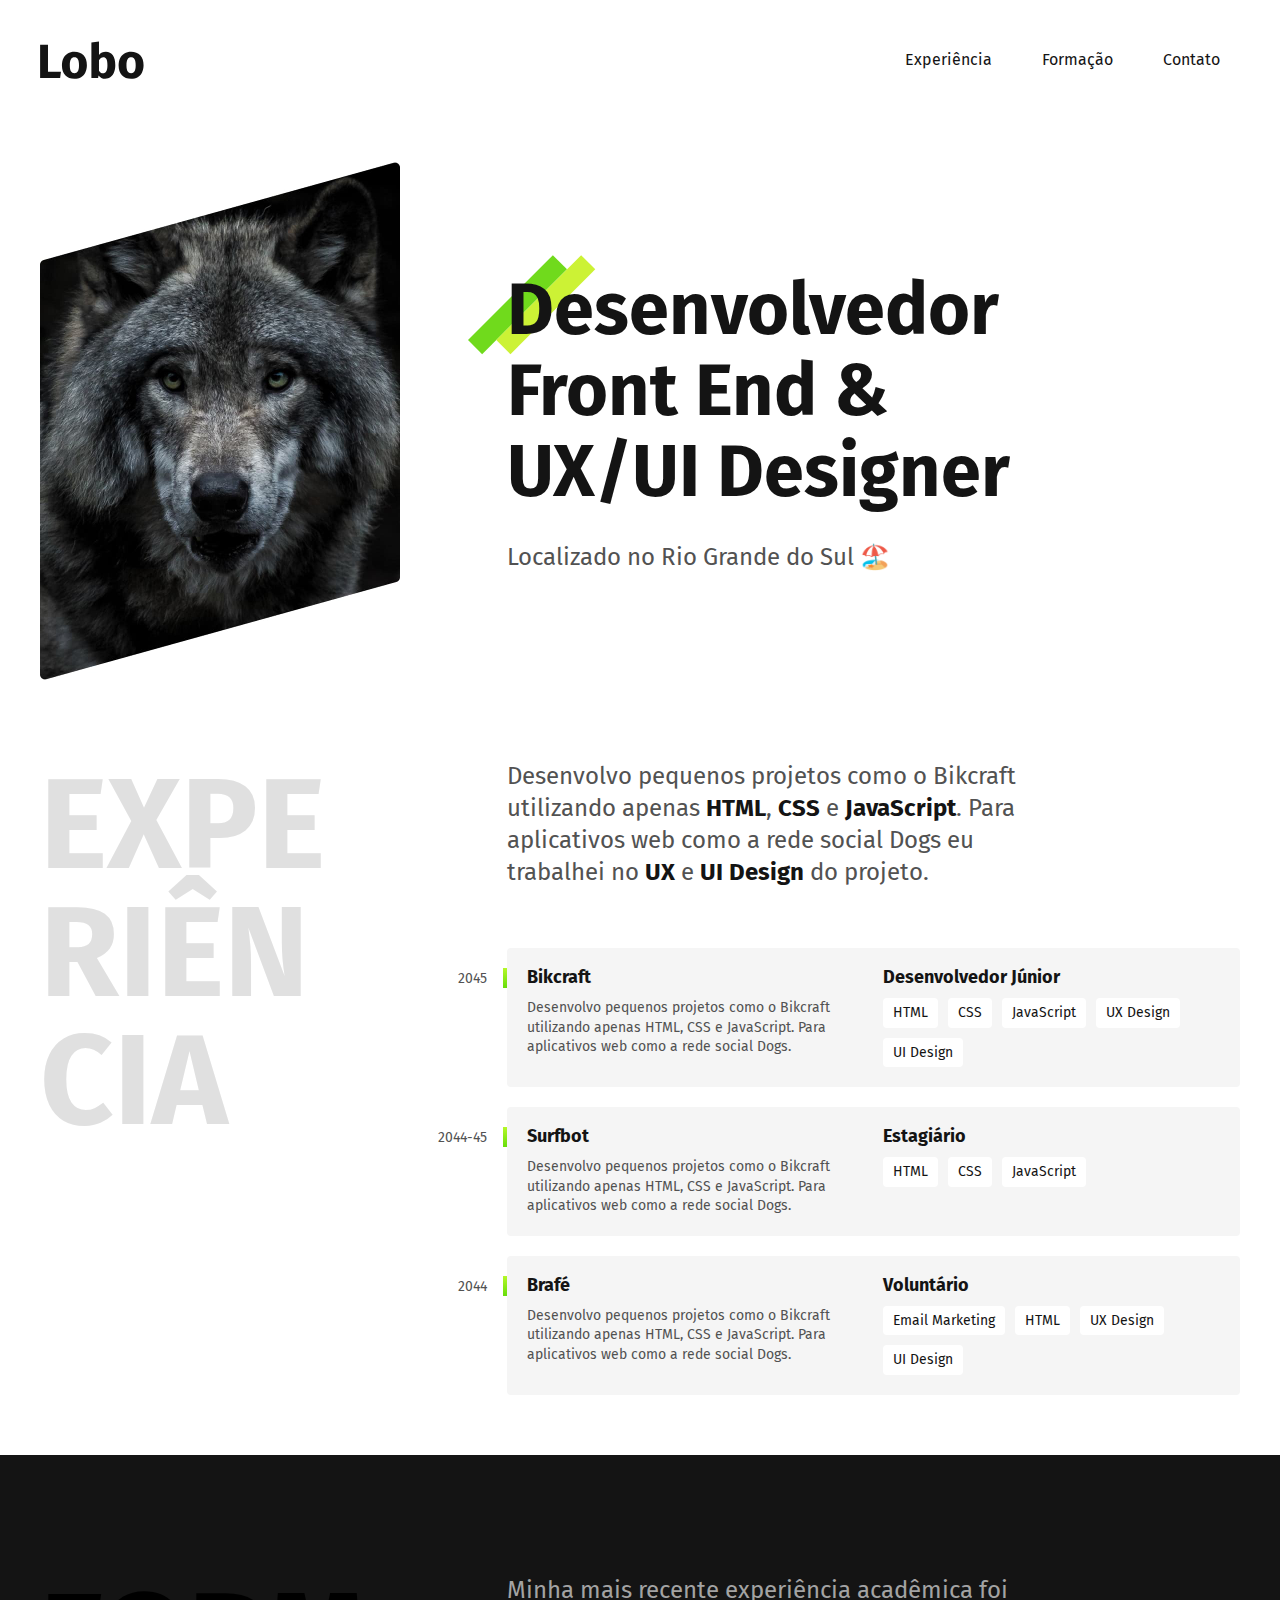
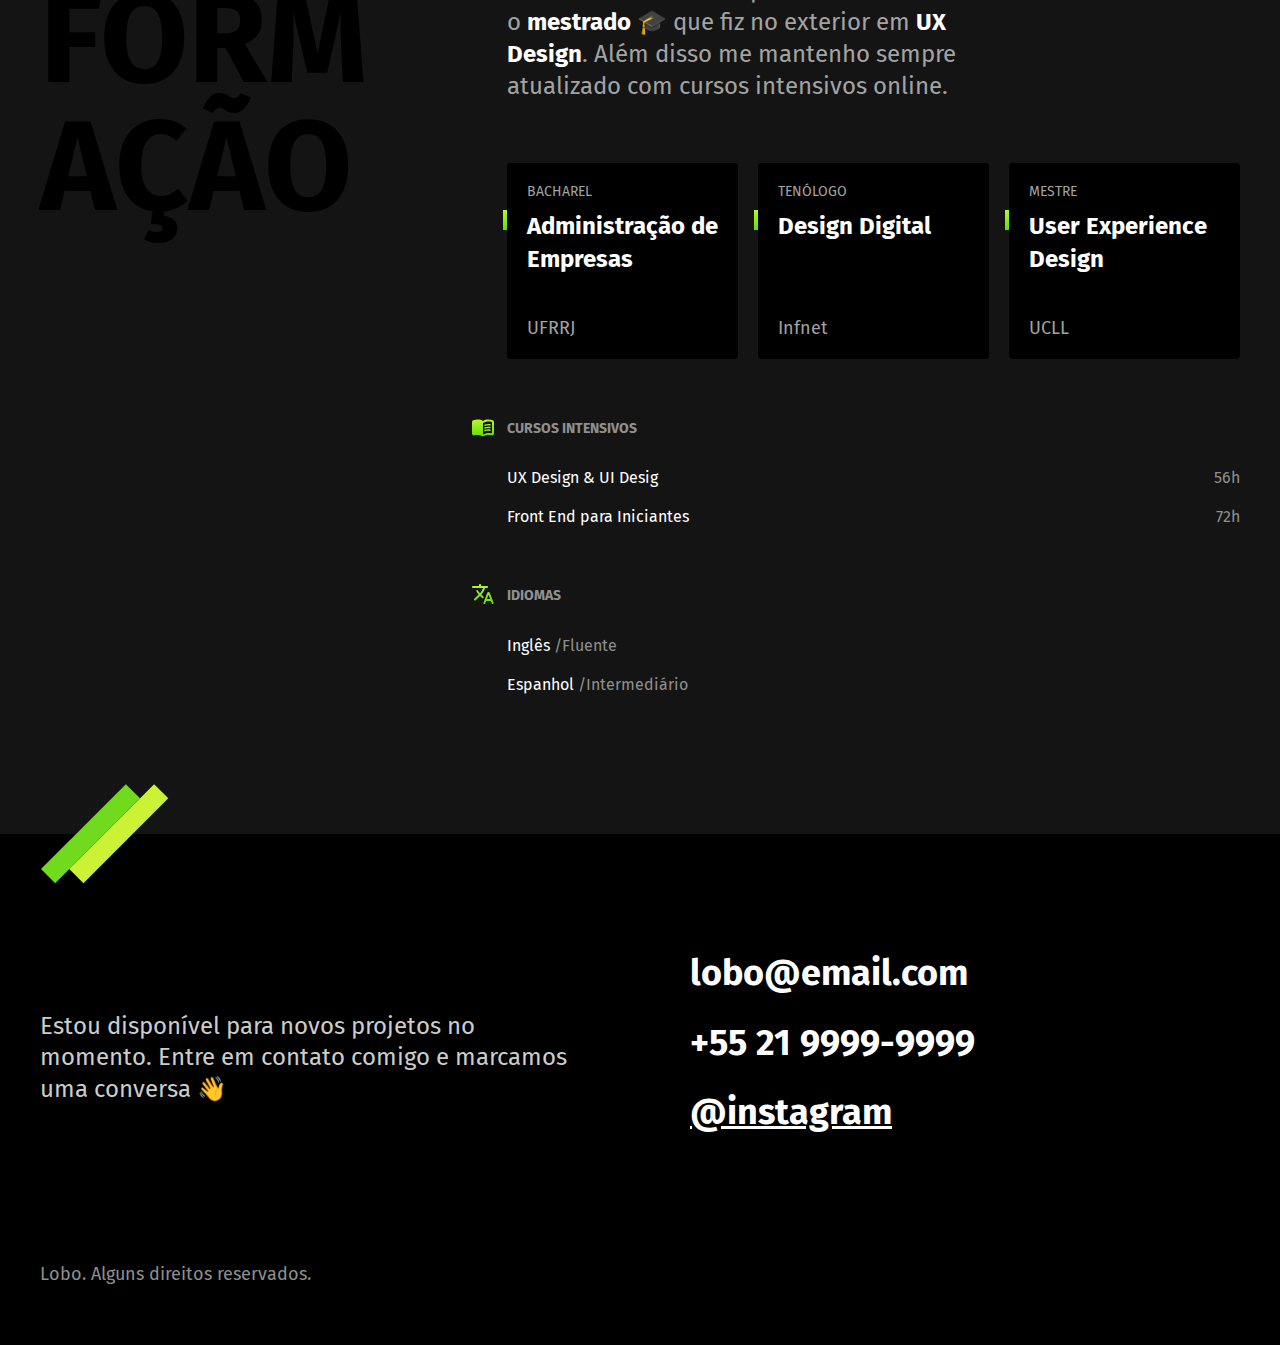
==== portfolio/index.html @ d6073bf0 "commit inicial" ====
<!DOCTYPE html>
<html lang="pt-br">
  <head>
    <meta charset="UTF-8" />
    <meta name="viewport" content="width=device-width, initial-scale=1.0" />
    <title>Lobo - Desenvolvedor e Designer</title>
    <meta
      name="description"
      content="Desenvolvedor Front End & UX/UI Designer Localizado no Rio Grande do Sul 🏖️"
    />
    <link rel="stylesheet" href="./css/style.min.css" />
  </head>

  <body>
    <header class="header">
      <img src="../img/marca.svg" alt="Lobo" width="104" height="38" />
      <nav>
        <ul class="header-menu">
          <li><a href="#experiencia">Experiência</a></li>
          <li><a href="#formacao">Formação</a></li>
          <li><a href="#contato">Contato</a></li>
        </ul>
      </nav>
    </header>

    <main class="introducao">
      <img src="../img/perfil.jpg" alt="lobo cinza" width="360" height="520" />
      <div>
        <h1>
          Desenvolvedor <br />
          Front End & <br />
          UX/UI Designer
        </h1>
        <p>Localizado no Rio Grande do Sul 🏖️</p>
      </div>
    </main>

    <section class="experiencia" id="experiencia" aria-label="Experiência">
      <h2 class="subtitulo">Experiência</h2>

      <div>
        <p class="experiencia-texto">
          Desenvolvo pequenos projetos como o Bikcraft utilizando apenas
          <strong>HTML</strong>, <strong>CSS</strong> e
          <strong>JavaScript</strong>. Para aplicativos web como a rede social
          Dogs eu trabalhei no <strong>UX</strong> e
          <strong>UI Design</strong> do projeto.
        </p>

        <div class="empresa">
          <span class="empresa-ano">2045</span>
          <h3 class="empresa-titulo">Bikcraft</h3>
          <span class="empresa-titulo">Desenvolvedor Júnior</span>
          <p class="empresa-texto">
            Desenvolvo pequenos projetos como o Bikcraft utilizando apenas HTML,
            CSS e JavaScript. Para aplicativos web como a rede social Dogs.
          </p>
          <ul class="empresa-habilidades">
            <li>HTML</li>
            <li>CSS</li>
            <li>JavaScript</li>
            <li>UX Design</li>
            <li>UI Design</li>
          </ul>
        </div>

        <div class="empresa">
          <span class="empresa-ano">2044-45</span>
          <h3 class="empresa-titulo">Surfbot</h3>
          <span class="empresa-titulo">Estagiário</span>
          <p class="empresa-texto">
            Desenvolvo pequenos projetos como o Bikcraft utilizando apenas HTML,
            CSS e JavaScript. Para aplicativos web como a rede social Dogs.
          </p>
          <ul class="empresa-habilidades">
            <li>HTML</li>
            <li>CSS</li>
            <li>JavaScript</li>
          </ul>
        </div>

        <div class="empresa">
          <span class="empresa-ano">2044</span>
          <h3 class="empresa-titulo">Brafé</h3>
          <span class="empresa-titulo">Voluntário</span>
          <p class="empresa-texto">
            Desenvolvo pequenos projetos como o Bikcraft utilizando apenas HTML,
            CSS e JavaScript. Para aplicativos web como a rede social Dogs.
          </p>
          <ul class="empresa-habilidades">
            <li>Email Marketing</li>
            <li>HTML</li>
            <li>UX Design</li>
            <li>UI Design</li>
          </ul>
        </div>
      </div>
    </section>

    <section class="formacao" id="formacao" aria-label="Formação">
      <div class="formacao-container">
        <h2 class="subtitulo">Formação</h2>
        <div>
          <p class="formacao-texto">
            Minha mais recente experiência acadêmica foi o
            <strong>mestrado</strong> 🎓 que fiz no exterior em
            <strong>UX Design</strong>. Além disso me mantenho sempre atualizado
            com cursos intensivos online.
          </p>
          <ul class="faculdade-lista">
            <li class="faculdade">
              <span class="faculdade-tipo">Bacharel</span>
              <h3 class="faculdade-curso">Administração de Empresas</h3>
              <span class="faculdade-instituicao">UFRRJ</span>
            </li>
            <li class="faculdade">
              <span class="faculdade-tipo">Tenólogo</span>
              <h3 class="faculdade-curso">Design Digital</h3>
              <span class="faculdade-instituicao">Infnet</span>
            </li>
            <li class="faculdade">
              <span class="faculdade-tipo">Mestre</span>
              <h3 class="faculdade-curso">User Experience Design</h3>
              <span class="faculdade-instituicao">UCLL</span>
            </li>
          </ul>
          <div class="formacao-extra">
            <div class="cursos">
              <h3>Cursos Intensivos</h3>
              <ul>
                <li>UX Design & UI Desig <span>56h</span></li>
                <li>Front End para Iniciantes <span>72h</span></li>
              </ul>
            </div>
            <div class="idiomas">
              <h3>Idiomas</h3>
              <ul>
                <li>Inglês <span>/Fluente</span></li>
                <li>Espanhol <span>/Intermediário</span></li>
              </ul>
            </div>
          </div>
        </div>
      </div>
    </section>

    <footer class="footer" id="contato">
      <div class="footer-container">
        <p class="footer-texto">
          Estou disponível para novos projetos no momento. Entre em contato
          comigo e marcamos uma conversa 👋
        </p>
        <ul class="footer-contato">
          <li>lobo@email.com</li>
          <li>+55 21 9999-9999</li>
          <li><a href="/">@instagram</a></li>
        </ul>
        <p class="footer-copy">Lobo. Alguns direitos reservados.</p>
      </div>
    </footer>
  </body>
</html>
---- portfolio/css/style.min.css ----
@import url(https://fonts.googleapis.com/css2?family=Fira+Sans:ital,wght@0,100;0,200;0,300;0,400;0,500;0,600;0,700;0,800;0,900;1,100;1,200;1,300;1,400;1,500;1,600;1,700;1,800;1,900&family=Roboto:ital,wght@0,100;0,300;0,400;0,500;0,700;0,900;1,100;1,300;1,400;1,500;1,700;1,900&display=swap);body{margin:0;font-family:"Fira Sans",sans-serif;color:#141414}h1,h2,h3,p{margin:0}ul{margin:0;padding:0;list-style:none}img{max-width:100%;height:auto;display:block}.subtitulo{font-size:8rem;word-break:break-all;line-height:1;text-transform:uppercase;max-width:4ch}@media (max-width:800px){.subtitulo{font-size:3rem;text-transform:capitalize;max-width:initial!important}}.header{max-width:1200px;display:flex;justify-content:space-between;align-items:center;padding:40px 20px;margin:0 auto}.header-menu{display:flex;gap:10px;flex-wrap:wrap;justify-content:center}.header-menu a{font-size:1,125rem;line-height:1.3;padding:10px 20px;text-decoration:none;color:#141414;display:block}@media (max-width:800px){.header{flex-direction:column;gap:40px;padding:20px}.header a{background-color:#f5f5f5;border-radius:4px}}.introducao{max-width:1200px;padding:40px 20px;margin:0 auto;display:grid;grid-template-columns:1fr 2fr;gap:100px;align-items:center}.introducao h1{font-size:4.5rem;line-height:1.125;margin-bottom:30px;position:relative}.introducao h1::before{content:"";display:block;width:130px;height:100px;background-image:url("../../img/detalhe.svg");background-repeat:no-repeat;background-position:center;position:absolute;top:-15px;left:-40px;z-index:-1}.introducao p{font-size:1.5rem;color:#525252}@media (max-width:1000px){.introducao h1{font-size:3rem}}@media (max-width:800px){.introducao{grid-template-columns:1fr 1fr;gap:40px}.introducao h1{font-size:2rem}.introducao h1::before{width:30px;height:10px;left:0}}@media (max-width:400px){.introducao{grid-template-columns:1fr}.introducao img{display:none}}.experiencia{max-width:1200px;padding:40px 20px;margin:0 auto;display:grid;grid-template-columns:1fr 2fr;gap:100px}.experiencia .subtitulo{color:#e0e0e0}.experiencia-texto{font-size:1.5rem;line-height:1.33;max-width:40ch;margin-bottom:60px;color:#525252}.experiencia-texto strong{color:#141414}.empresa{display:grid;grid-template-columns:1fr 1fr;padding:20px;background-color:#f5f5f5;margin-bottom:20px;border-radius:4px;position:relative;gap:10px 20px}.empresa::before{content:"";display:block;width:4px;height:20px;background-image:linear-gradient(#b6f829,#67dd0a);position:absolute;top:20px;left:-4px}.empresa-ano{position:absolute;text-align:right;width:80px;top:22px;left:-100px;color:#525252;font-size:.875rem}.empresa-titulo{font-size:1.125rem;line-height:1.1;font-weight:700}.empresa-texto{font-size:.875rem;line-height:1.4;color:#525252}.empresa-habilidades{display:flex;flex-wrap:wrap;gap:10px;align-content:start}.empresa-habilidades li{font-size:.875rem;line-height:1.4;border-radius:4px;background-color:#fff;padding:5px 10px}@media (max-width:800px){.experiencia{grid-template-columns:1fr;gap:40px}.experiencia .subtitulo{color:#141414}.empresa-texto{font-size:1.25rem}.empresa-ano{position:initial;order:1;width:initial;text-align:left}}@media (max-width:400px){.empresa{grid-template-columns:1fr}}.formacao{background-color:#141414;color:#fff}.formacao-container{max-width:1200px;padding:120px 20px;margin:0 auto;display:grid;grid-template-columns:1fr 2fr;gap:100px;position:relative}.formacao-container::after{content:"";content:"";display:block;width:130px;height:100px;background-image:url("../../img/detalhe.svg");background-repeat:no-repeat;background-position:center;position:absolute;bottom:-50px;left:20px}.formacao .subtitulo{color:#000;max-width:5ch}.formacao-texto{font-size:1.5rem;line-height:1.33;max-width:40ch;margin-bottom:60px;color:#a3a3a3}.formacao-texto strong{color:#fff}.faculdade-lista{display:flex;flex-wrap:wrap;gap:20px;margin-bottom:60px}.faculdade{flex:1;background-color:#000;padding:20px;border-radius:4px;display:flex;flex-direction:column}.faculdade-tipo{font-size:.875rem;text-transform:uppercase;color:#a3a3a3;margin-bottom:10px}.faculdade-curso{font-size:1.5rem;line-height:1.4;margin-bottom:40px;position:relative;flex:1}.faculdade-curso::before{content:"";display:block;width:4px;height:20px;background-image:linear-gradient(#b6f829,#67dd0a);position:absolute;left:-24px}.faculdade-instituicao{font-size:1.125rem;color:#a3a3a3}.cursos{margin-bottom:60px}.formacao-extra h3{font-size:.875rem;line-height:1.4;color:#8f8f8f;text-transform:uppercase;margin-bottom:30px;position:relative}.formacao-extra h3::before{content:"";display:block;width:24px;height:24px;position:absolute;left:-36px;top:-4px}.cursos h3::before{background:url("../../img/cursos.svg") no-repeat center center}.idiomas h3::before{background:url("../../img/idiomas.svg") no-repeat center center}.formacao-extra li{font-size:1,125rem;line-height:1,1;margin-bottom:20px}.formacao-extra span{color:#8f8f8f}.cursos li{display:flex;justify-content:space-between}@media (max-width:800px){.formacao-container{grid-template-columns:1fr;padding:60px 20px;gap:40px}.formacao .subtitulo{color:#fff}.formacao-texto{font-size:1.25rem}.formacao-extra h3::before{position:initial;margin-bottom:10px}}.footer{background-color:#000}.footer-container{max-width:1200px;padding:120px 20px 60px 20px;margin:0 auto;display:grid;grid-template-columns:1fr 1fr;gap:100px;align-items:center}.footer-texto{font-size:1.5rem;line-height:1.33;color:#ccc}.footer-contato li{font-weight:700;font-size:2.25rem;line-height:1.1;color:#fff;margin-bottom:30px}.footer-contato li a{color:#fff}.footer-copy{grid-column:1/-1;font-size:1.125rem;color:#8f8f8f}@media (max-width:800px){.footer-container{grid-template-columns:1fr;gap:40px}.footer-contato li{font-size:1.5rem}}
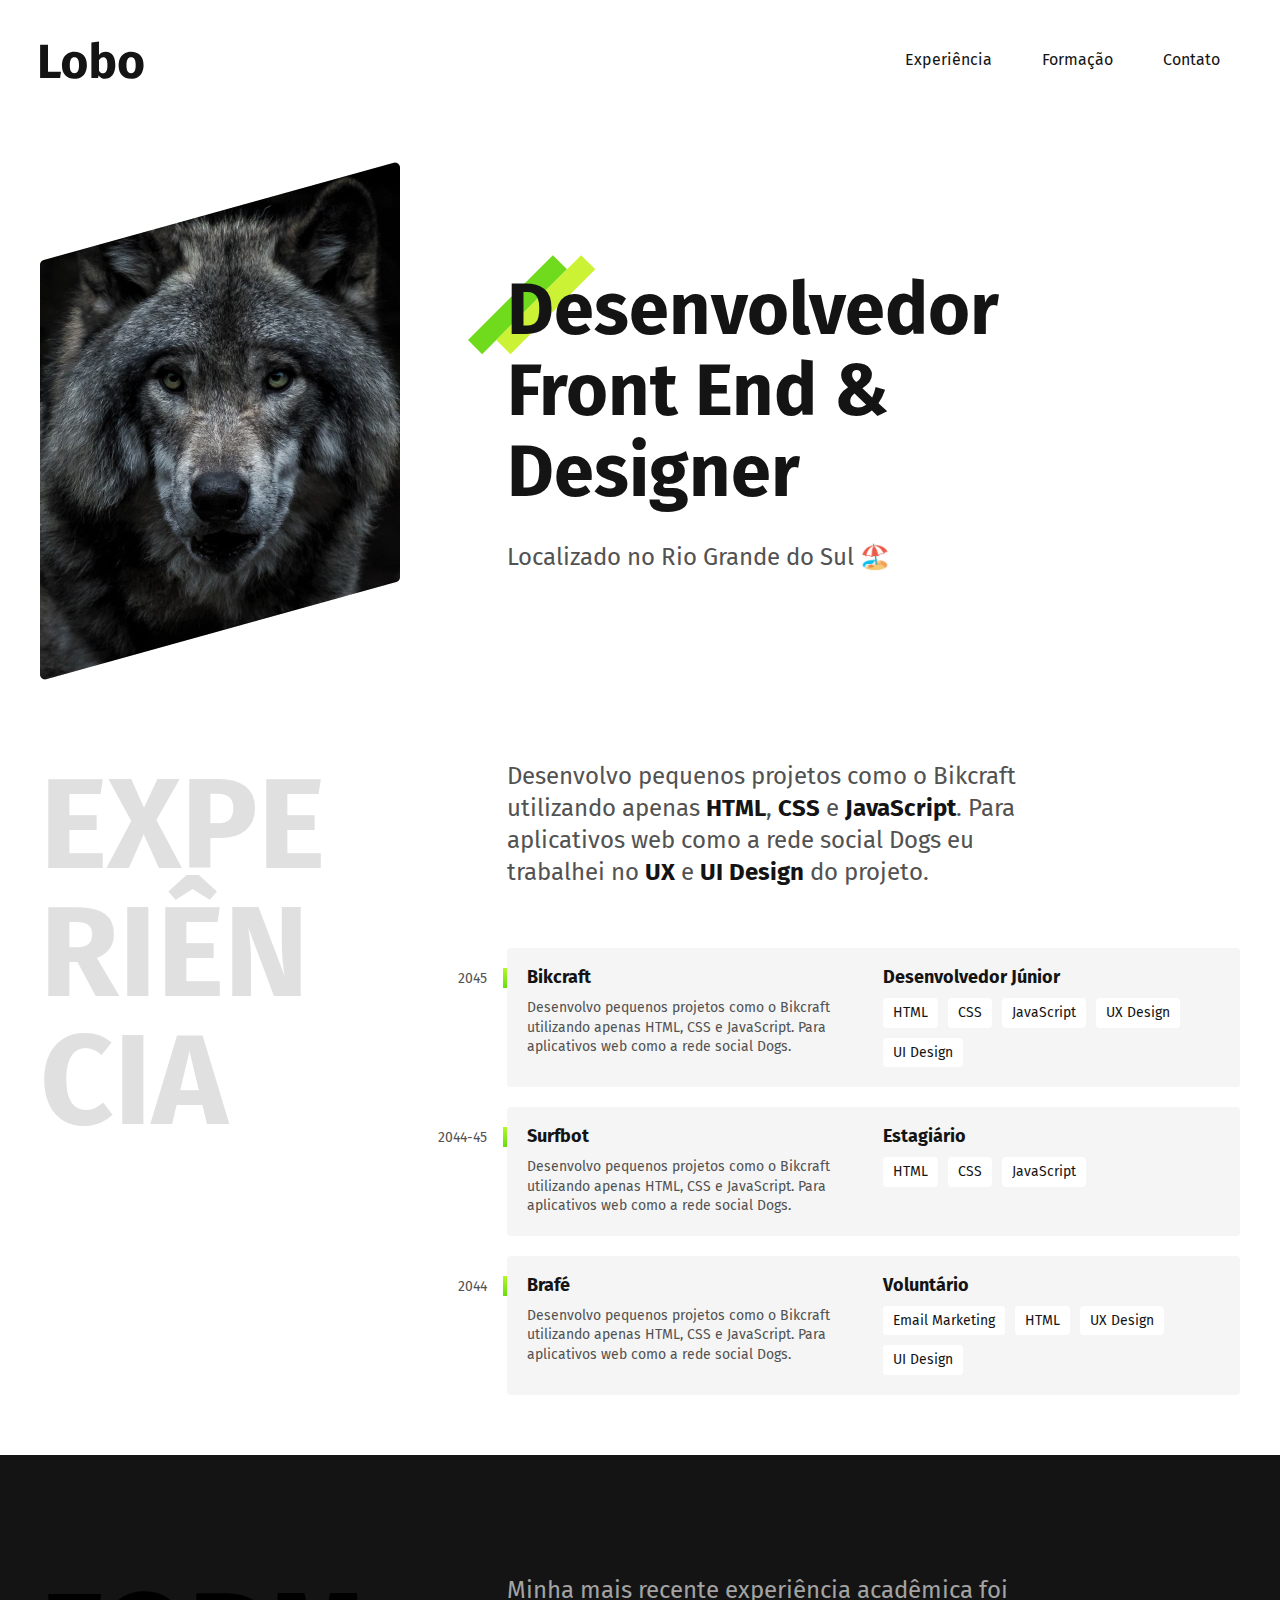
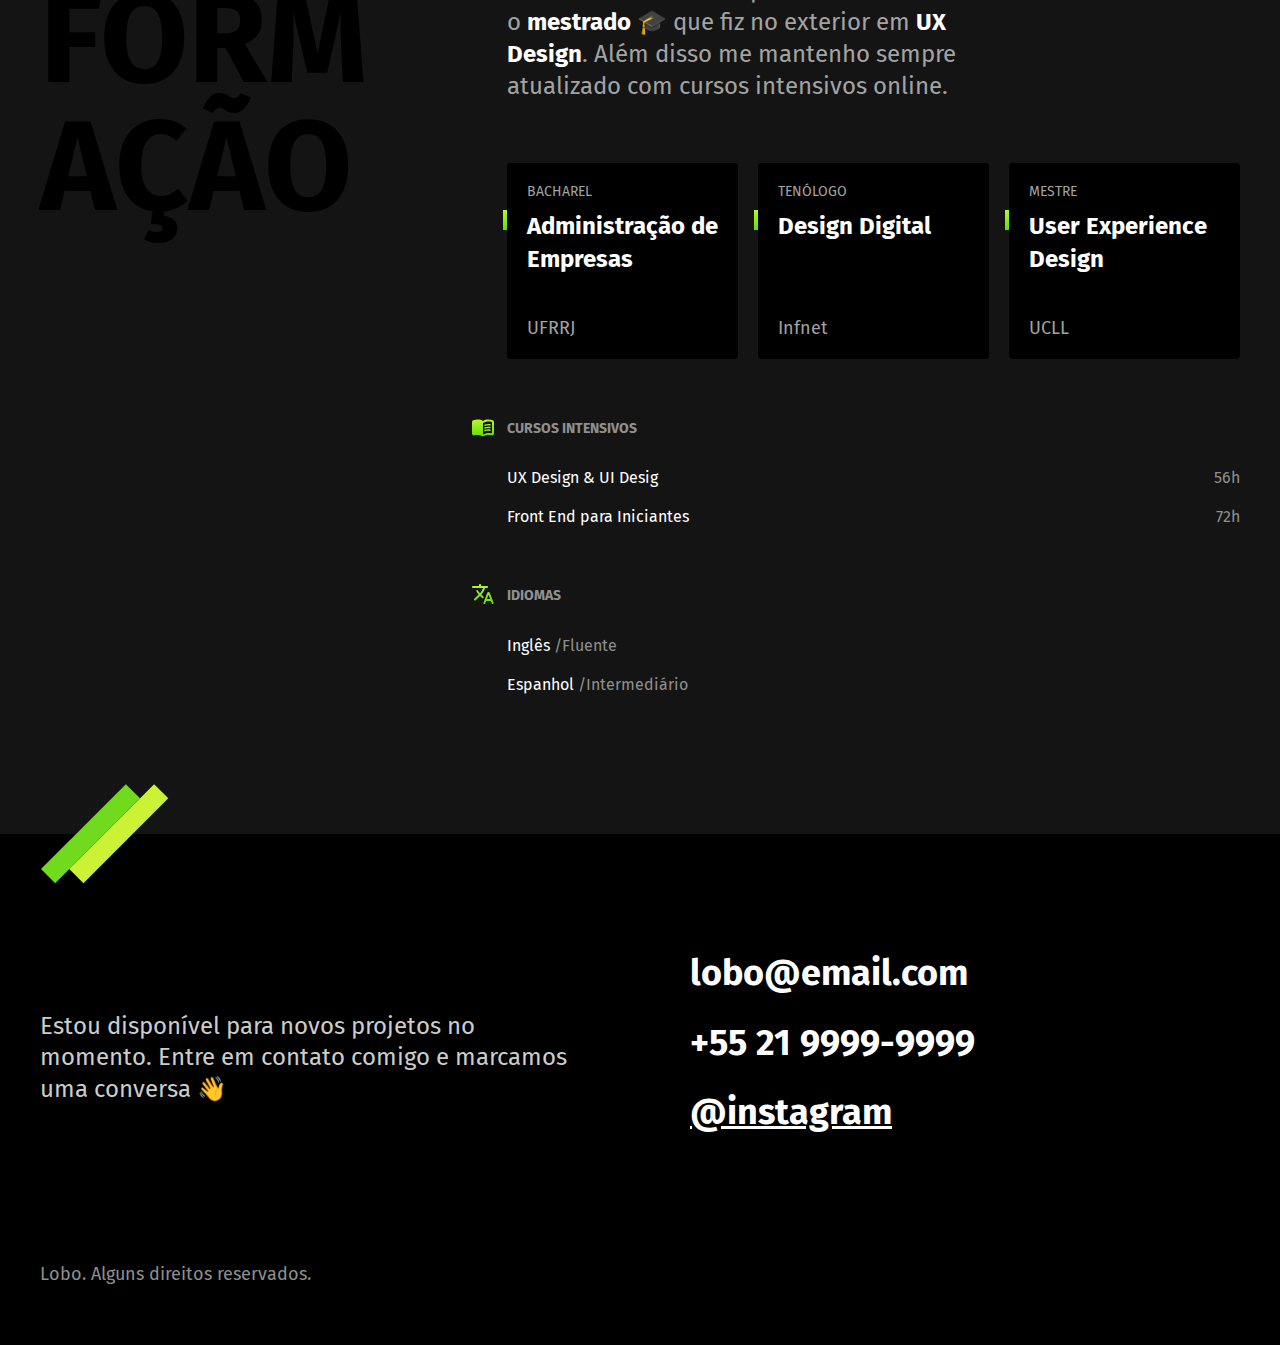
==== commit 1c8761ab: "mudança do titulo" ====
--- a/portfolio/index.html
+++ b/portfolio/index.html
@@ -29,7 +29,7 @@
         <h1>
           Desenvolvedor <br />
           Front End & <br />
-          UX/UI Designer
+          Designer
         </h1>
         <p>Localizado no Rio Grande do Sul 🏖️</p>
       </div>
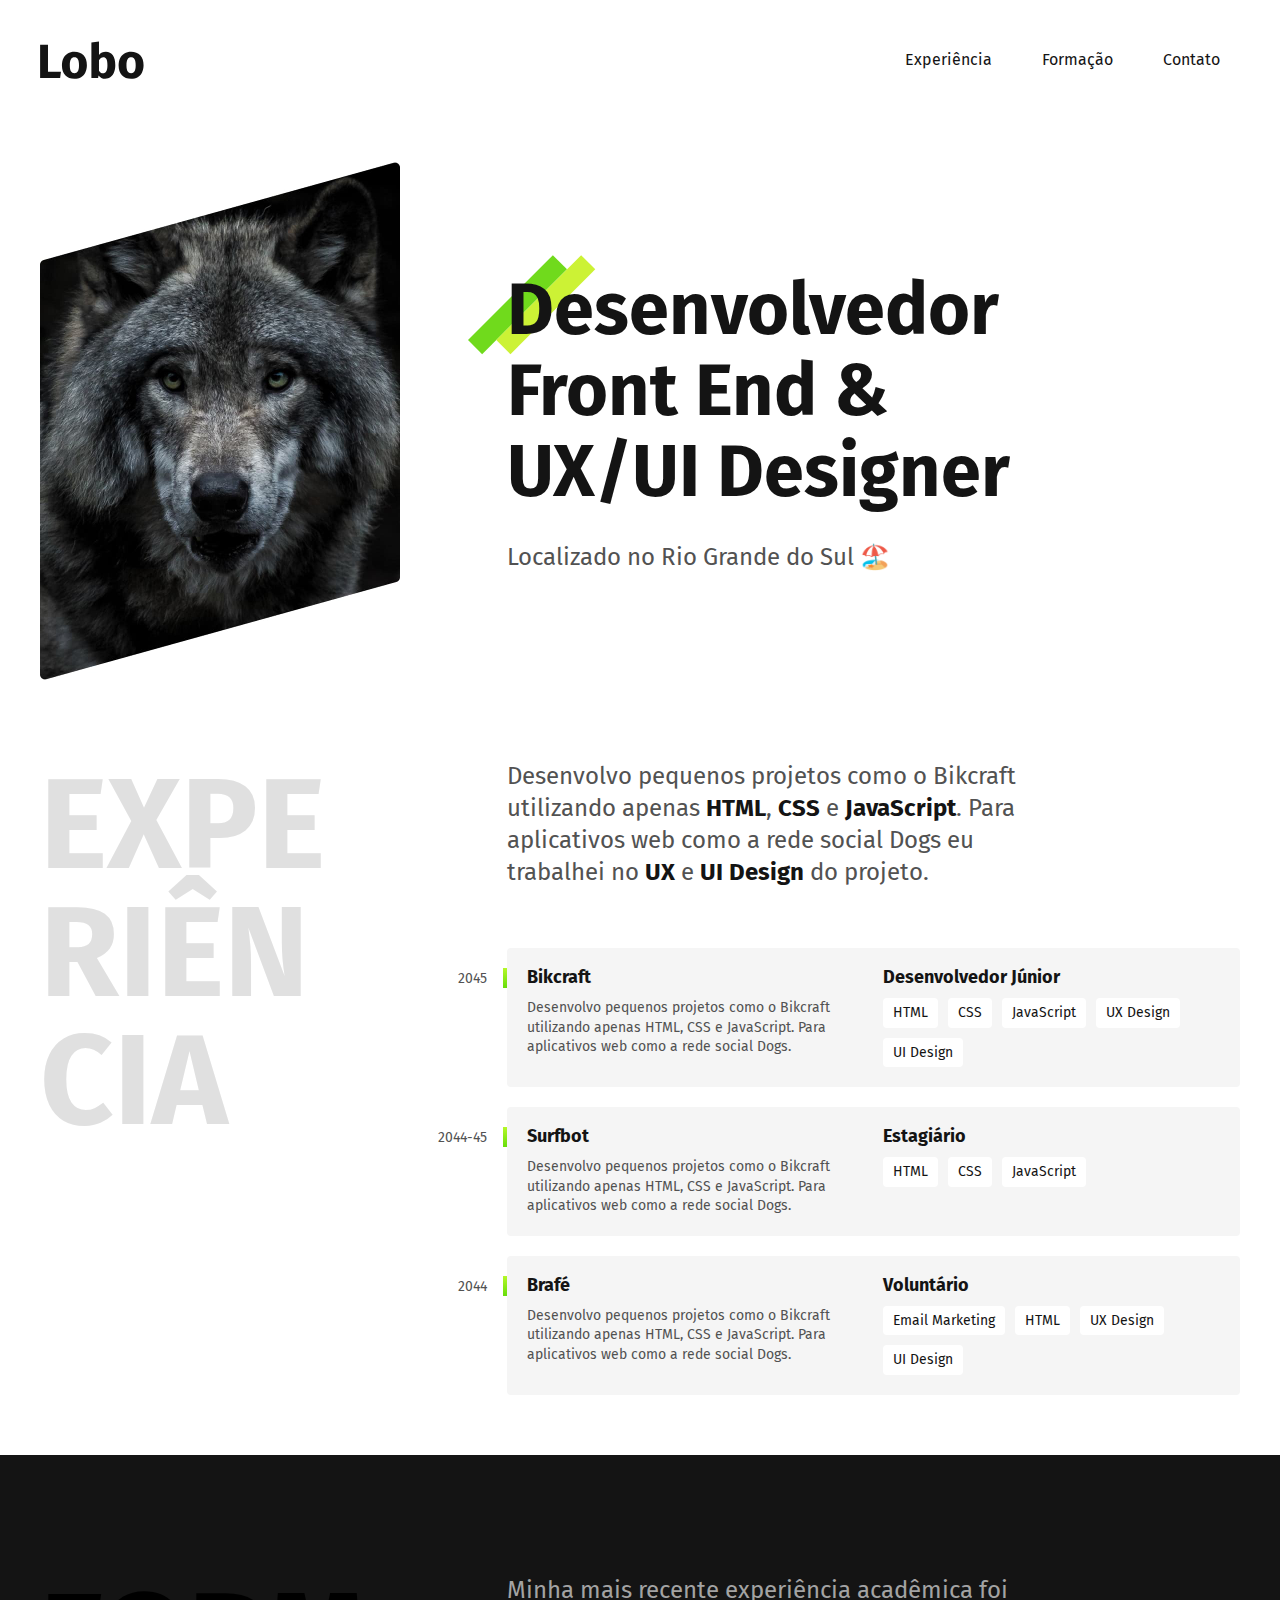
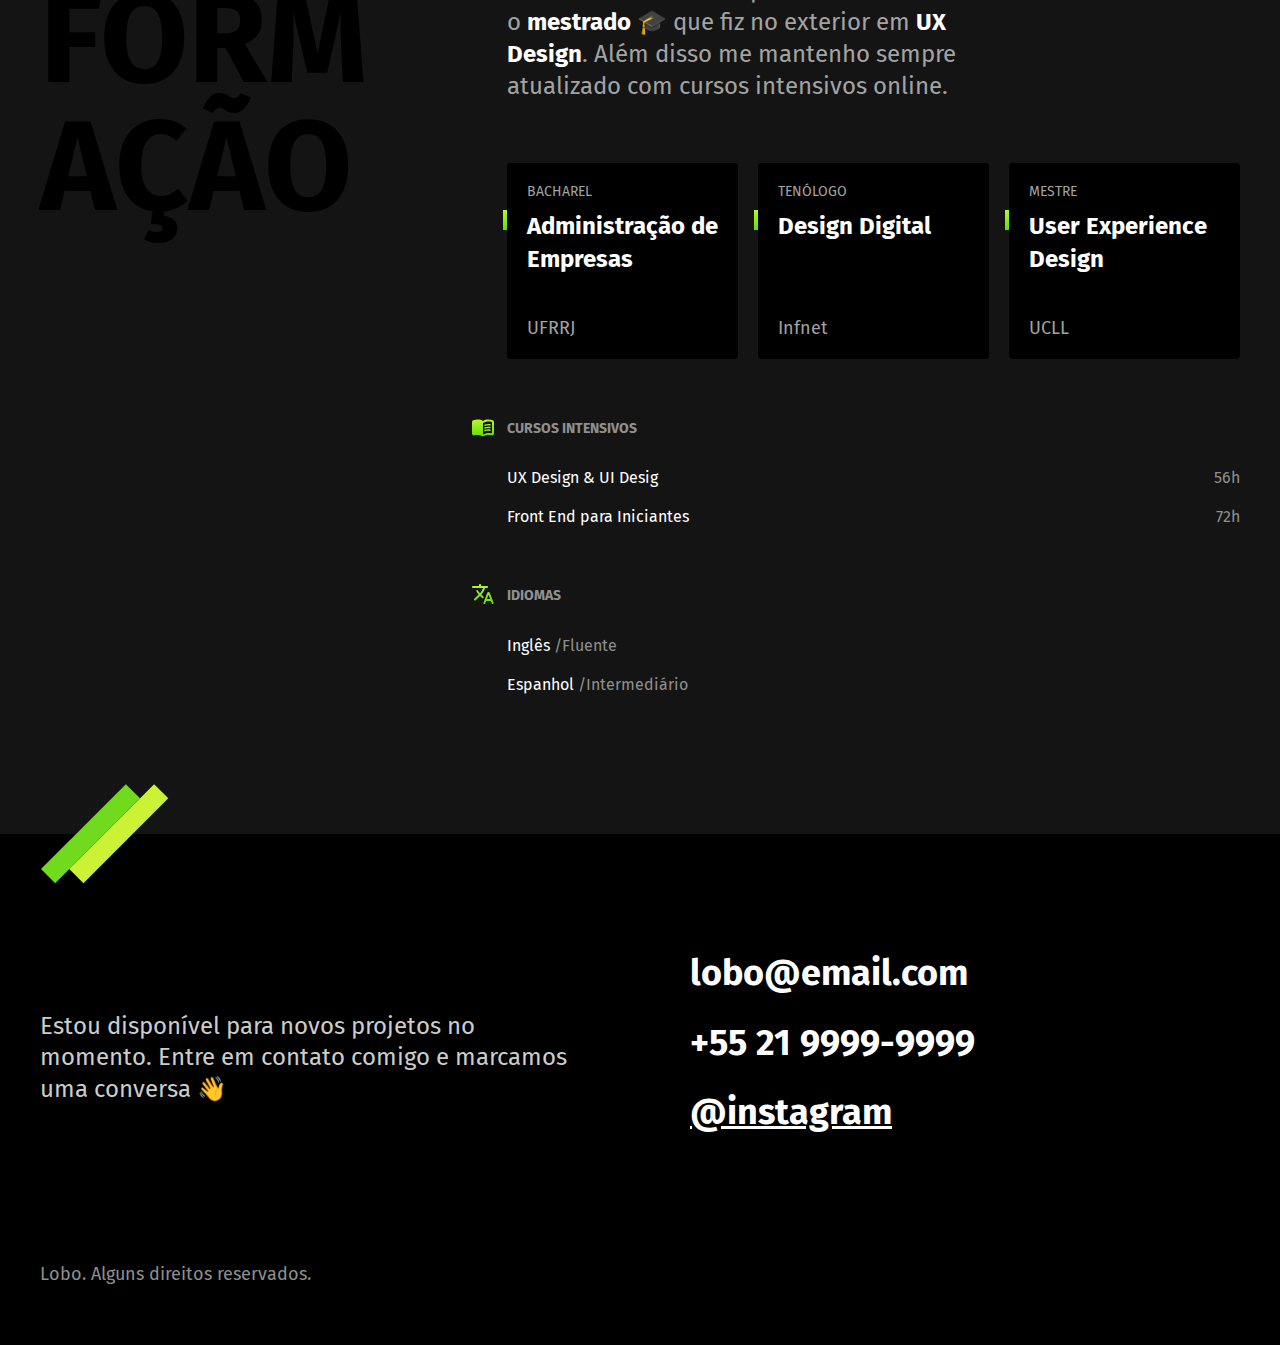
==== commit 85f4036a: "restauração do titulo" ====
--- a/portfolio/index.html
+++ b/portfolio/index.html
@@ -29,7 +29,7 @@
         <h1>
           Desenvolvedor <br />
           Front End & <br />
-          Designer
+          UX/UI Designer
         </h1>
         <p>Localizado no Rio Grande do Sul 🏖️</p>
       </div>
